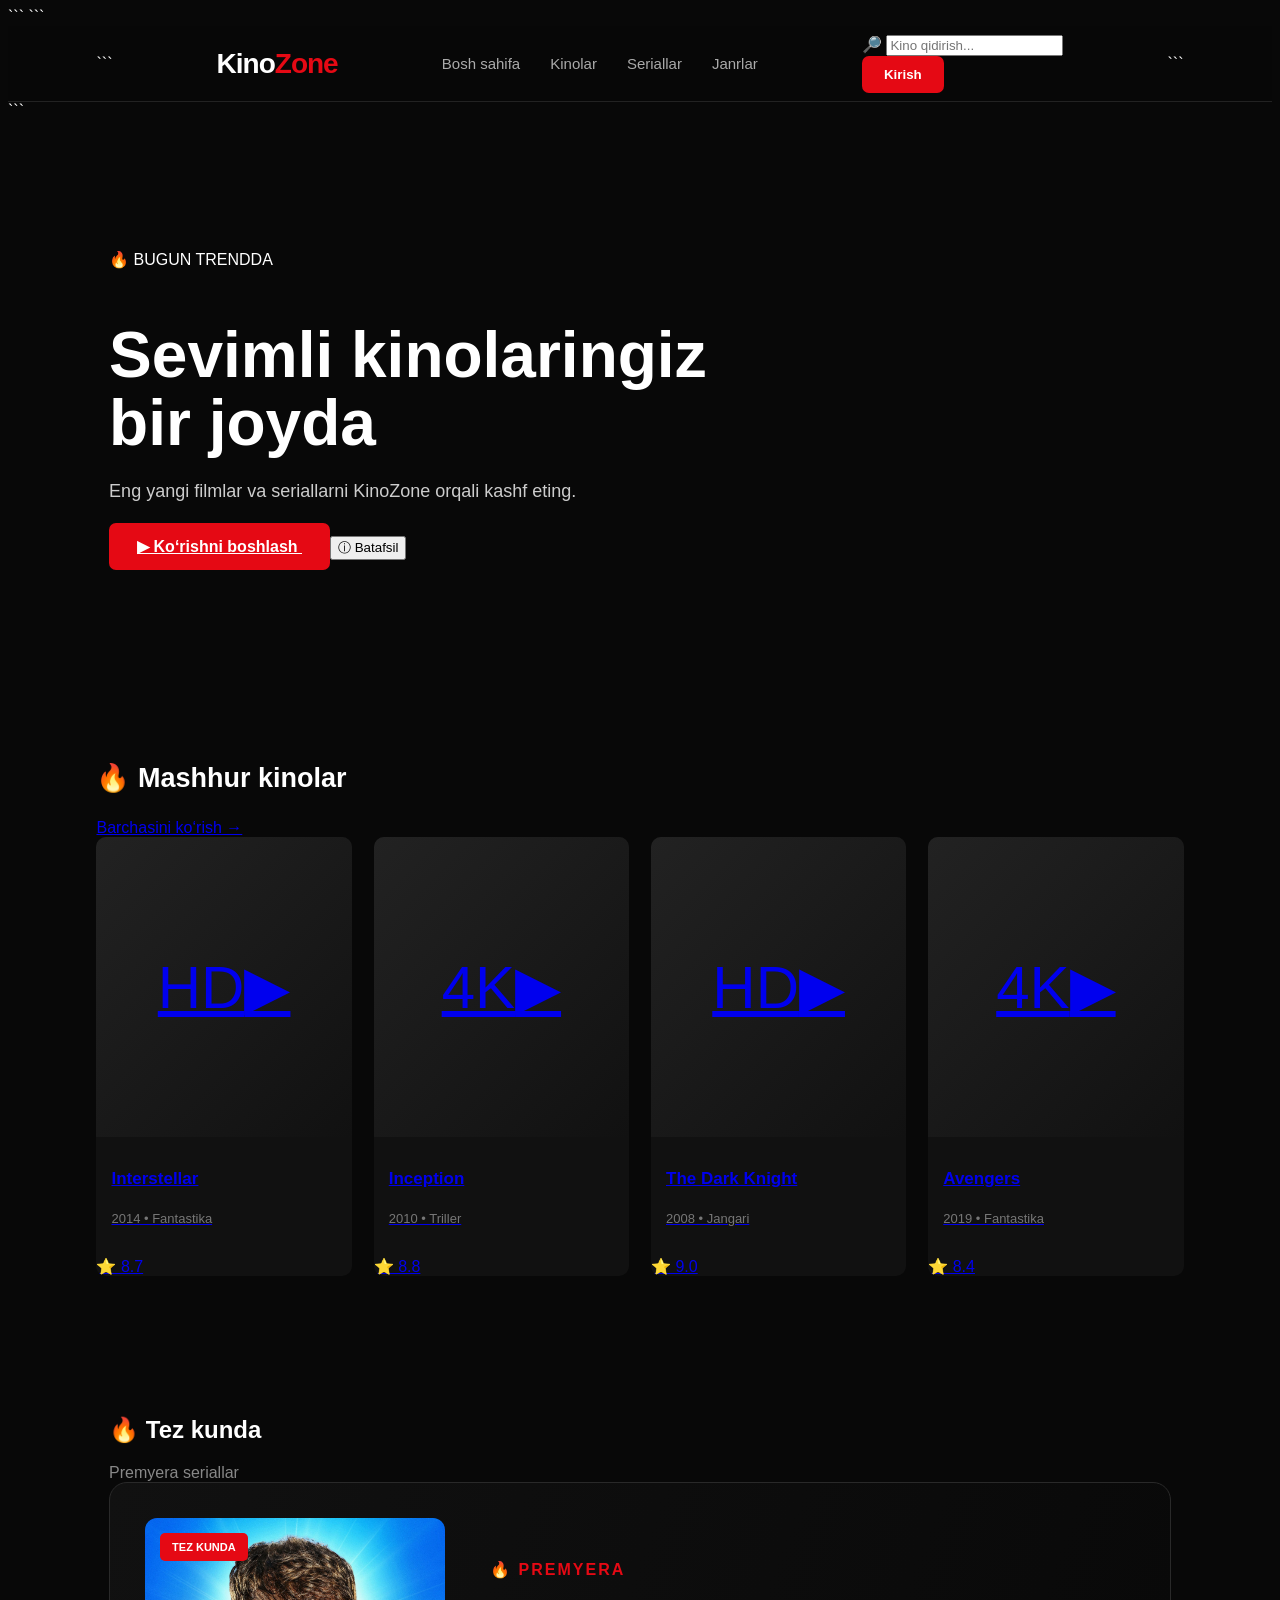
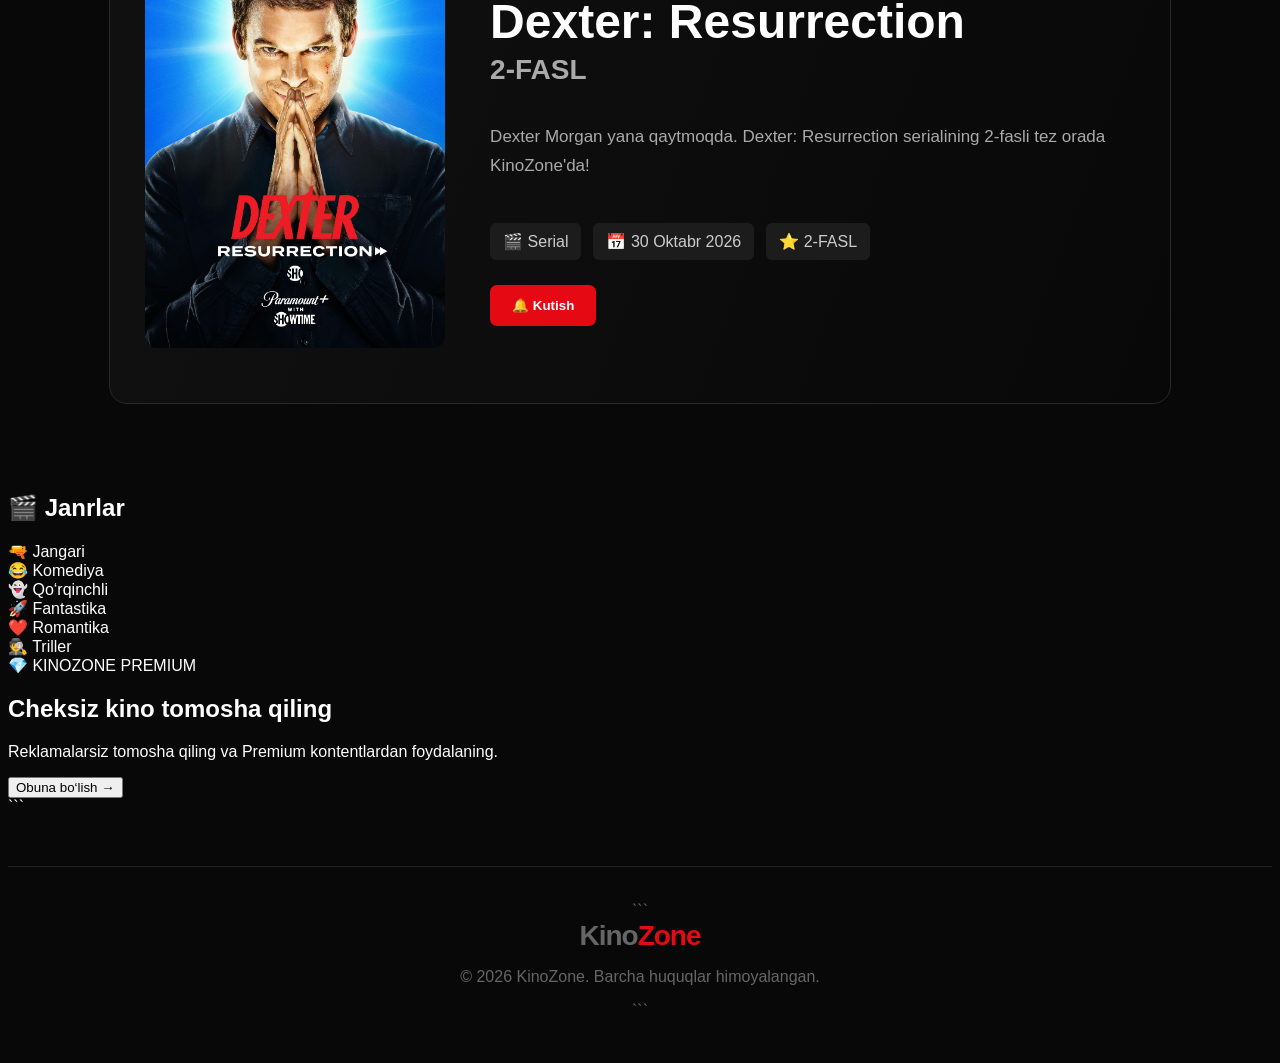
==== index.html @ 7bc6e24f "Add files via upload" ====
<!DOCTYPE html>

<html lang="uz">

<head>
    <meta charset="UTF-8">
    <meta name="viewport" content="width=device-width, initial-scale=1.0">

```
<title>KinoZone — Kinolar olami</title>

<meta name="description"
    content="KinoZone — filmlar va seriallarni bir joyda kashf eting.">

<link rel="stylesheet" href="style.css">
```

</head>

<body>

<header>

```
<div class="logo">
    Kino<span>Zone</span>
</div>

<nav>
    <a href="index.html">Bosh sahifa</a>
    <a href="#">Kinolar</a>
    <a href="#">Seriallar</a>
    <a href="#">Janrlar</a>
</nav>

<div class="header-right">

    <div class="search">
        🔎
        <input type="text" placeholder="Kino qidirish...">
    </div>

    <button class="login-btn">
        Kirish
    </button>

</div>
```

</header>

<main>

```
<!-- HERO -->

<section class="hero">

    <div class="hero-content">

        <span class="badge">
            🔥 BUGUN TRENDDA
        </span>

        <h1>
            Sevimli kinolaringiz
            <br>
            bir joyda
        </h1>

        <p>
            Eng yangi filmlar va seriallarni
            KinoZone orqali kashf eting.
        </p>

        <div class="hero-buttons">

            <a href="movie.html" class="watch-btn">
                ▶ Ko‘rishni boshlash
            </a>

            <button class="info-btn">
                ⓘ Batafsil
            </button>

        </div>

    </div>

</section>


<!-- MASHHUR KINOLAR -->

<section class="movies">

    <div class="section-title">

        <h2>🔥 Mashhur kinolar</h2>

        <a href="#">
            Barchasini ko‘rish →
        </a>

    </div>


    <div class="movie-list">

        <!-- INTERSTELLAR -->

        <a href="movie.html" class="movie-link">

            <div class="movie-card">

                <div class="movie-img movie1">

                    <span class="quality">HD</span>
                    <span class="play">▶</span>

                </div>

                <div class="movie-info">

                    <h3>Interstellar</h3>

                    <p>2014 • Fantastika</p>

                    <div class="rating">
                        ⭐ 8.7
                    </div>

                </div>

            </div>

        </a>


        <!-- INCEPTION -->

        <a href="movie.html" class="movie-link">

            <div class="movie-card">

                <div class="movie-img movie2">

                    <span class="quality">4K</span>
                    <span class="play">▶</span>

                </div>

                <div class="movie-info">

                    <h3>Inception</h3>

                    <p>2010 • Triller</p>

                    <div class="rating">
                        ⭐ 8.8
                    </div>

                </div>

            </div>

        </a>


        <!-- DARK KNIGHT -->

        <a href="movie.html" class="movie-link">

            <div class="movie-card">

                <div class="movie-img movie3">

                    <span class="quality">HD</span>
                    <span class="play">▶</span>

                </div>

                <div class="movie-info">

                    <h3>The Dark Knight</h3>

                    <p>2008 • Jangari</p>

                    <div class="rating">
                        ⭐ 9.0
                    </div>

                </div>

            </div>

        </a>


        <!-- AVENGERS -->

        <a href="movie.html" class="movie-link">

            <div class="movie-card">

                <div class="movie-img movie4">

                    <span class="quality">4K</span>
                    <span class="play">▶</span>

                </div>

                <div class="movie-info">

                    <h3>Avengers</h3>

                    <p>2019 • Fantastika</p>

                    <div class="rating">
                        ⭐ 8.4
                    </div>

                </div>

            </div>

        </a>

    </div>

</section>


<!-- TEZ KUNDA -->

<section class="premieres">

    <div class="section-title">

        <h2>🔥 Tez kunda</h2>

        <span>Premyera seriallar</span>

    </div>


    <div class="dexter-premiere">


        <!-- DEXTER RASM -->

        <div class="dexter-poster">

            <img
                src="dexter2.jpg"
                alt="Dexter Resurrection 2-fasl">

            <div class="coming-soon">
                TEZ KUNDA
            </div>

        </div>


        <!-- DEXTER MA'LUMOT -->

        <div class="dexter-info">

            <span class="premiere-label">
                🔥 PREMYERA
            </span>

            <h2>
                Dexter: Resurrection
            </h2>

            <h3>
                2-FASL
            </h3>

            <p>
                Dexter Morgan yana qaytmoqda.
                Dexter: Resurrection serialining
                2-fasli tez orada KinoZone'da!
            </p>

            <div class="dexter-meta">

                <span>🎬 Serial</span>

                <span>📅 30 Oktabr 2026</span>

                <span>⭐ 2-FASL</span>

            </div>

            <button class="notify-btn">
                🔔 Kutish
            </button>

        </div>

    </div>

</section>


<!-- JANRLAR -->

<section class="categories">

    <h2>🎬 Janrlar</h2>

    <div class="category-list">

        <div class="category">
            🔫 Jangari
        </div>

        <div class="category">
            😂 Komediya
        </div>

        <div class="category">
            👻 Qo‘rqinchli
        </div>

        <div class="category">
            🚀 Fantastika
        </div>

        <div class="category">
            ❤️ Romantika
        </div>

        <div class="category">
            🕵️ Triller
        </div>

    </div>

</section>


<!-- PREMIUM -->

<section class="premium">

    <div>

        <span class="premium-label">
            💎 KINOZONE PREMIUM
        </span>

        <h2>
            Cheksiz kino tomosha qiling
        </h2>

        <p>
            Reklamalarsiz tomosha qiling va
            Premium kontentlardan foydalaning.
        </p>

    </div>

    <button class="premium-btn">
        Obuna bo‘lish →
    </button>

</section>
```

</main>

<!-- FOOTER -->

<footer>

```
<div class="logo">
    Kino<span>Zone</span>
</div>

<p>
    © 2026 KinoZone. Barcha huquqlar himoyalangan.
</p>
```

</footer>

</body>

</html>
---- style.css ----
```css
* {
    margin: 0;
    padding: 0;
    box-sizing: border-box;
}

body {
    font-family: Arial, sans-serif;
    background: #080808;
    color: white;
}

/* HEADER */

header {
    height: 75px;
    padding: 0 7%;
    display: flex;
    align-items: center;
    justify-content: space-between;
    background: rgba(8, 8, 8, 0.95);
    border-bottom: 1px solid #222;
    position: sticky;
    top: 0;
    z-index: 100;
}

.logo {
    font-size: 28px;
    font-weight: 900;
    letter-spacing: -1px;
}

.logo span {
    color: #e50914;
}

nav {
    display: flex;
    gap: 30px;
}

nav a {
    color: #aaa;
    text-decoration: none;
    font-size: 15px;
    transition: 0.3s;
}

nav a:hover {
    color: white;
}

.login-btn {
    background: #e50914;
    color: white;
    border: none;
    padding: 11px 22px;
    border-radius: 7px;
    font-weight: bold;
    cursor: pointer;
}

/* HERO */

.hero {
    min-height: 570px;
    display: flex;
    align-items: center;
    padding: 0 8%;

    background:
        linear-gradient(90deg, #080808 5%, rgba(8,8,8,0.85) 45%, rgba(8,8,8,0.2)),
        linear-gradient(0deg, #080808 0%, transparent 30%),
        url("https://images.unsplash.com/photo-1489599849927-2ee91cede3ba?auto=format&fit=crop&w=1800&q=80");

    background-size: cover;
    background-position: center;
}

.hero-content {
    max-width: 600px;
}

.hero-content h1 {
    font-size: 64px;
    line-height: 1.05;
    margin-bottom: 20px;
}

.hero-content p {
    color: #ccc;
    font-size: 18px;
    line-height: 1.6;
    margin-bottom: 30px;
}

.watch-btn {
    background: #e50914;
    color: white;
    border: none;
    padding: 15px 28px;
    border-radius: 7px;
    font-size: 16px;
    font-weight: bold;
    cursor: pointer;
    transition: 0.3s;
}

.watch-btn:hover {
    background: #ff1a25;
    transform: scale(1.04);
}

/* MOVIES */

.movies {
    padding: 50px 7%;
}

.movies h2 {
    font-size: 27px;
    margin-bottom: 25px;
}

.movie-list {
    display: grid;
    grid-template-columns: repeat(4, 1fr);
    gap: 22px;
}

.movie-card {
    background: #111;
    border-radius: 10px;
    overflow: hidden;
    transition: 0.3s;
    cursor: pointer;
}

.movie-card:hover {
    transform: translateY(-8px);
    box-shadow: 0 15px 35px rgba(0,0,0,0.6);
}

.movie-img {
    height: 300px;
    display: flex;
    align-items: center;
    justify-content: center;
    font-size: 60px;

    background:
        linear-gradient(135deg, #222, #111);
}

.movie-card h3 {
    padding: 15px 15px 5px;
    font-size: 17px;
}

.movie-card p {
    padding: 0 15px 18px;
    color: #777;
    font-size: 13px;
}

/* FOOTER */

footer {
    margin-top: 50px;
    padding: 35px;
    text-align: center;
    color: #666;
    border-top: 1px solid #222;
}

/* TELEFON */

@media (max-width: 900px) {

    header {
        padding: 0 4%;
    }

    nav {
        display: none;
    }

    .hero {
        min-height: 500px;
        padding: 0 6%;
    }

    .hero-content h1 {
        font-size: 45px;
    }

    .movie-list {
        grid-template-columns: repeat(2, 1fr);
    }

    .movie-img {
        height: 250px;
    }
}

@media (max-width: 500px) {

    .hero-content h1 {
        font-size: 36px;
    }

    .hero-content p {
        font-size: 15px;
    }

    .movie-list {
        grid-template-columns: 1fr 1fr;
        gap: 12px;
    }

    .movie-img {
        height: 210px;
    }
}
```
```css
/* MOVIE PAGE */

.movie-page {
    min-height: 600px;
    padding: 80px 8%;
    display: flex;
    align-items: center;
    gap: 70px;

    background:
        linear-gradient(90deg, #080808 20%, rgba(8,8,8,0.75)),
        #111;
}

.movie-poster {
    width: 330px;
    flex-shrink: 0;
}

.big-poster {
    height: 480px;
    border-radius: 14px;

    display: flex;
    align-items: center;
    justify-content: center;

    font-size: 100px;

    background:
        linear-gradient(135deg, #252525, #101010);

    box-shadow: 0 25px 60px rgba(0,0,0,0.7);
}

.movie-details {
    max-width: 650px;
}

.movie-details h1 {
    font-size: 60px;
    margin: 15px 0;
}

.movie-meta {
    color: #aaa;
    margin-bottom: 25px;
}

.movie-details p {
    color: #bbb;
    line-height: 1.7;
    margin-bottom: 15px;
}

.movie-buttons {
    display: flex;
    gap: 15px;
    margin-top: 30px;
}

.download-btn {
    background: #222;
    color: white;
    border: 1px solid #444;
    padding: 15px 25px;
    border-radius: 7px;
    font-weight: bold;
    cursor: pointer;
}

.download-btn:hover {
    background: #333;
}

@media (max-width: 800px) {

    .movie-page {
        flex-direction: column;
        padding: 50px 6%;
        gap: 35px;
    }

    .movie-poster {
        width: 260px;
    }

    .big-poster {
        height: 380px;
    }

    .movie-details h1 {
        font-size: 42px;
    }

    .movie-buttons {
        flex-direction: column;
    }
}
```
.movie-link {
    text-decoration: none;
    color: inherit;
    display: block;
}```css
/* INTERSTELLAR POSTER */

.movie-poster img {
    width: 100%;
    display: block;
    border-radius: 14px;
    box-shadow: 0 25px 60px rgba(0, 0, 0, 0.7);
}

.movie-info-row {
    display: flex;
    gap: 10px;
    margin-top: 13px;
    color: #aaa;
}

.movie-info-row strong {
    color: white;
    font-weight: normal;
}

.movie-poster {
    width: 330px;
    flex-shrink: 0;
}

.movie-details {
    max-width: 650px;
}

@media (max-width: 800px) {

    .movie-poster {
        width: 260px;
    }

    .movie-info-row {
        flex-direction: column;
        gap: 3px;
    }
}
```
```css
/* VIDEO PLAYER */

.watch-page {
    min-height: 700px;
    padding: 60px 7%;
    background: #080808;
}

.video-box {
    width: 100%;
    max-width: 1200px;
    margin: auto;
    background: #000;
    border-radius: 12px;
    overflow: hidden;
    box-shadow: 0 20px 60px rgba(0, 0, 0, 0.7);
}

.video-box video {
    width: 100%;
    display: block;
    max-height: 680px;
}

.watch-info {
    max-width: 1200px;
    margin: 25px auto;
}

.watch-info h1 {
    font-size: 32px;
    margin-bottom: 10px;
}

.watch-info p {
    color: #999;
    margin-bottom: 20px;
}

.back-btn {
    display: inline-block;
    color: white;
    background: #222;
    padding: 12px 20px;
    border-radius: 7px;
    text-decoration: none;
}

.back-btn:hover {
    background: #333;
}
```
.demo-player {
height: 600px;
background:
radial-gradient(circle at center, #252525 0%, #080808 65%);
display: flex;
flex-direction: column;
align-items: center;
justify-content: center;
text-align: center;
}

.demo-player h1 {
font-size: 58px;
margin: 15px 0 5px;
}

.demo-player p {
color: #999;
letter-spacing: 3px;
}

.demo-play {
width: 90px;
height: 90px;
border-radius: 50%;
background: #e50914;
display: flex;
align-items: center;
justify-content: center;
font-size: 35px;
padding-left: 5px;
box-shadow: 0 0 50px rgba(229, 9, 20, 0.45);
}

.demo-line {
width: 500px;
max-width: 80%;
height: 5px;
background: #333;
margin: 30px 0 15px;
border-radius: 10px;
}

.demo-player span {
color: #aaa;
}

@media (max-width: 700px) {
.demo-player {
height: 400px;
}

```
.demo-player h1 {
    font-size: 40px;
}
```

}
/* DEXTER PREMIERE */

.premieres {
padding: 70px 8%;
}

.premieres .section-title span {
color: #888;
}

.premiere-card {
min-height: 430px;
display: flex;
gap: 50px;
padding: 35px;
border-radius: 18px;
overflow: hidden;
background:
linear-gradient(90deg, #111 30%, #080808);
border: 1px solid #252525;
box-shadow: 0 20px 60px rgba(0, 0, 0, 0.5);
}

.premiere-poster {
width: 290px;
min-width: 290px;
position: relative;
overflow: hidden;
border-radius: 12px;
background: #181818;
}

.premiere-poster img {
width: 100%;
height: 100%;
min-height: 360px;
object-fit: cover;
display: block;
}

.coming-soon {
position: absolute;
top: 15px;
left: 15px;
background: #e50914;
color: white;
padding: 8px 13px;
border-radius: 6px;
font-size: 12px;
font-weight: bold;
}

.premiere-info {
display: flex;
flex-direction: column;
justify-content: center;
max-width: 600px;
}

.premiere-label {
color: #e50914;
font-weight: bold;
letter-spacing: 2px;
}

.premiere-info h2 {
font-size: 48px;
margin: 12px 0 0;
}

.premiere-info h3 {
font-size: 28px;
color: #aaa;
margin: 5px 0 20px;
}

.premiere-info p {
color: #aaa;
line-height: 1.7;
font-size: 16px;
}

.premiere-meta {
display: flex;
flex-wrap: wrap;
gap: 12px;
margin: 25px 0;
}

.premiere-meta span {
padding: 9px 13px;
background: #1d1d1d;
border-radius: 6px;
color: #ccc;
}

.notify-btn {
width: fit-content;
border: none;
background: #e50914;
color: white;
padding: 13px 22px;
border-radius: 7px;
font-weight: bold;
cursor: pointer;
}

.notify-btn:hover {
background: #b80710;
}

@media (max-width: 800px) {

```
.premieres {
    padding: 50px 6%;
}

.premiere-card {
    flex-direction: column;
    padding: 20px;
    gap: 25px;
}

.premiere-poster {
    width: 100%;
    min-width: 0;
}

.premiere-poster img {
    height: 430px;
}

.premiere-info h2 {
    font-size: 34px;
}
```

}
.dexter-premiere {
display: flex;
gap: 45px;
padding: 35px;
min-height: 450px;
border-radius: 18px;
overflow: hidden;
background: linear-gradient(110deg, #111, #080808);
border: 1px solid #292929;
}

.dexter-poster {
width: 300px;
min-width: 300px;
height: 430px;
position: relative;
overflow: hidden;
border-radius: 12px;
background: #151515;
}

.dexter-poster img {
width: 100%;
height: 100%;
display: block;
object-fit: cover;
}

.dexter-poster .coming-soon {
position: absolute;
top: 15px;
left: 15px;
background: #e50914;
color: white;
padding: 8px 12px;
border-radius: 5px;
font-size: 11px;
font-weight: bold;
}

.dexter-info {
display: flex;
flex-direction: column;
justify-content: center;
max-width: 650px;
}

.premiere-label {
color: #e50914;
font-weight: bold;
letter-spacing: 2px;
}

.dexter-info h2 {
font-size: 48px;
margin: 15px 0 0;
}

.dexter-info h3 {
font-size: 28px;
color: #aaa;
margin: 5px 0 20px;
}

.dexter-info p {
color: #aaa;
line-height: 1.7;
font-size: 17px;
}

.dexter-meta {
display: flex;
flex-wrap: wrap;
gap: 12px;
margin: 25px 0;
}

.dexter-meta span {
background: #1c1c1c;
color: #ccc;
padding: 9px 13px;
border-radius: 6px;
}

.notify-btn {
width: fit-content;
background: #e50914;
color: white;
border: none;
padding: 13px 22px;
border-radius: 7px;
font-weight: bold;
cursor: pointer;
}

@media (max-width: 800px) {

```
.dexter-premiere {
    flex-direction: column;
    padding: 20px;
}

.dexter-poster {
    width: 100%;
    min-width: 0;
    height: 430px;
}

.dexter-info h2 {
    font-size: 34px;
}
```

}
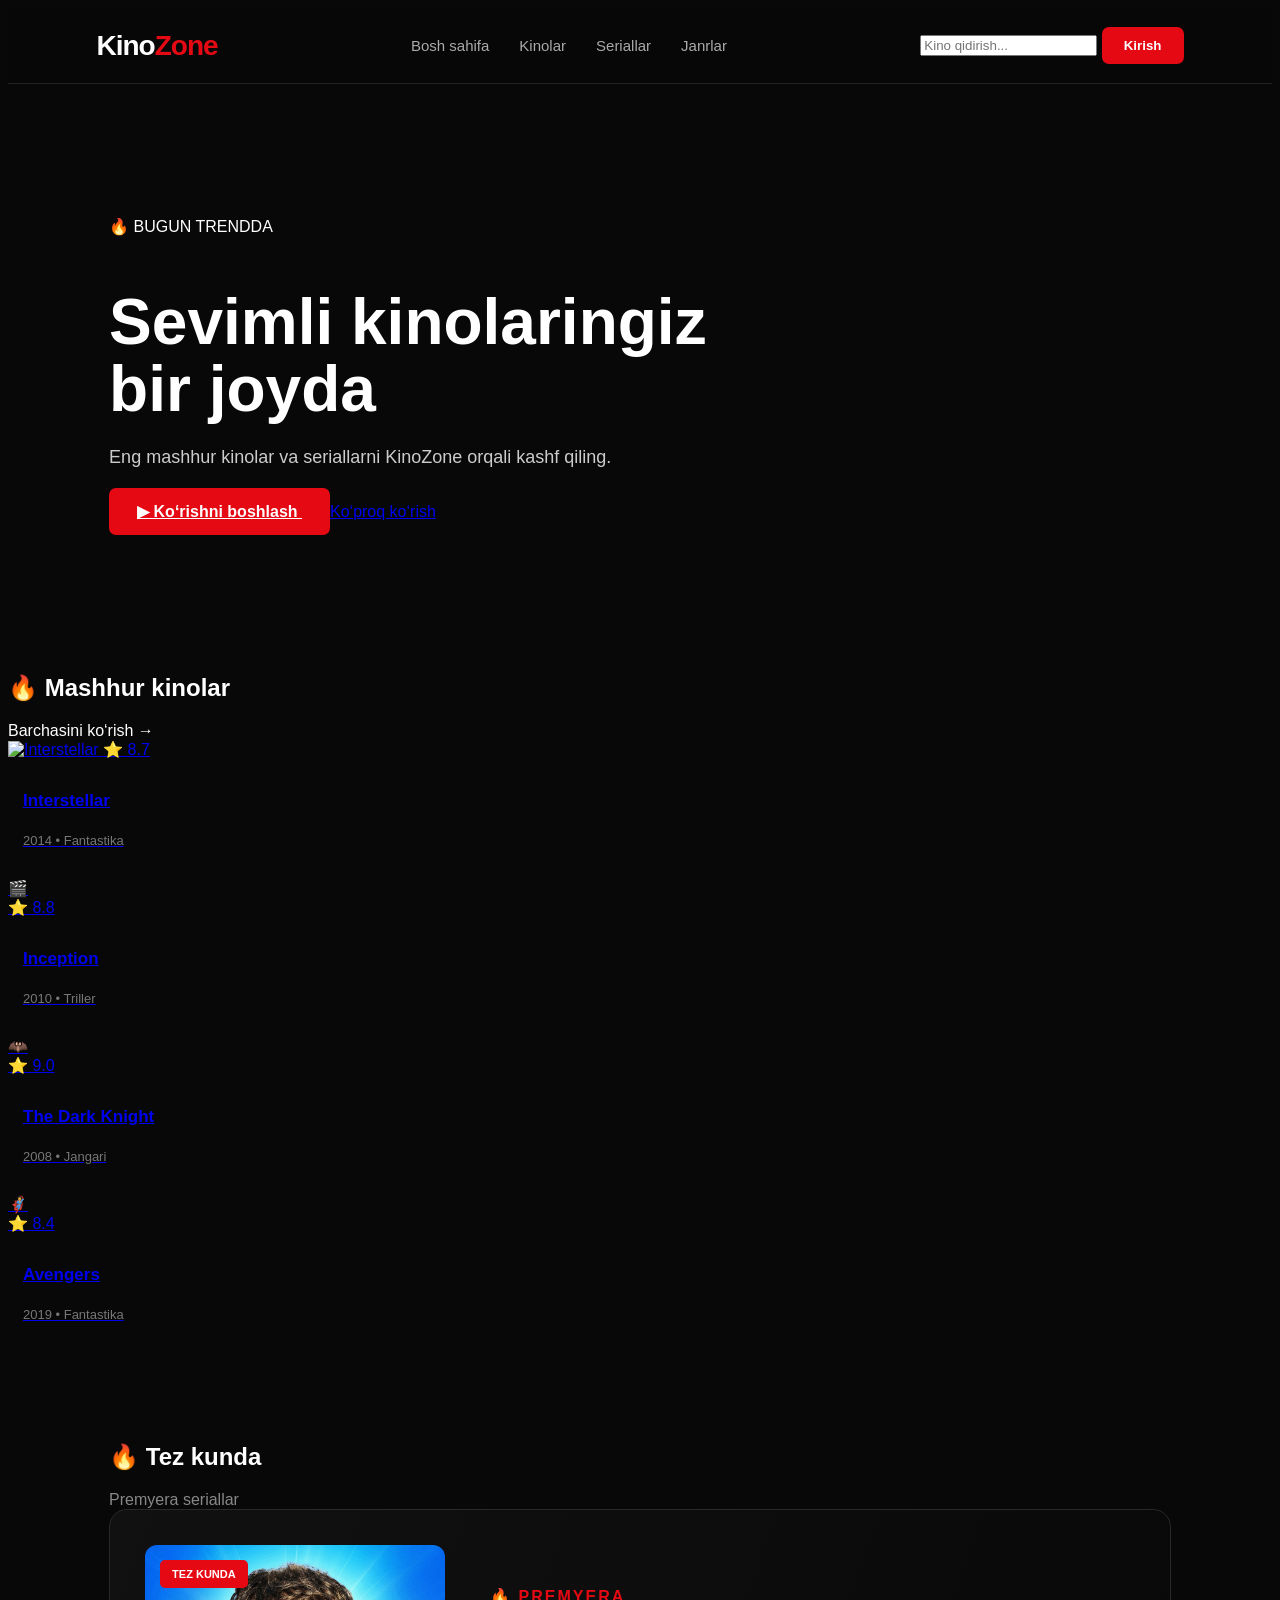
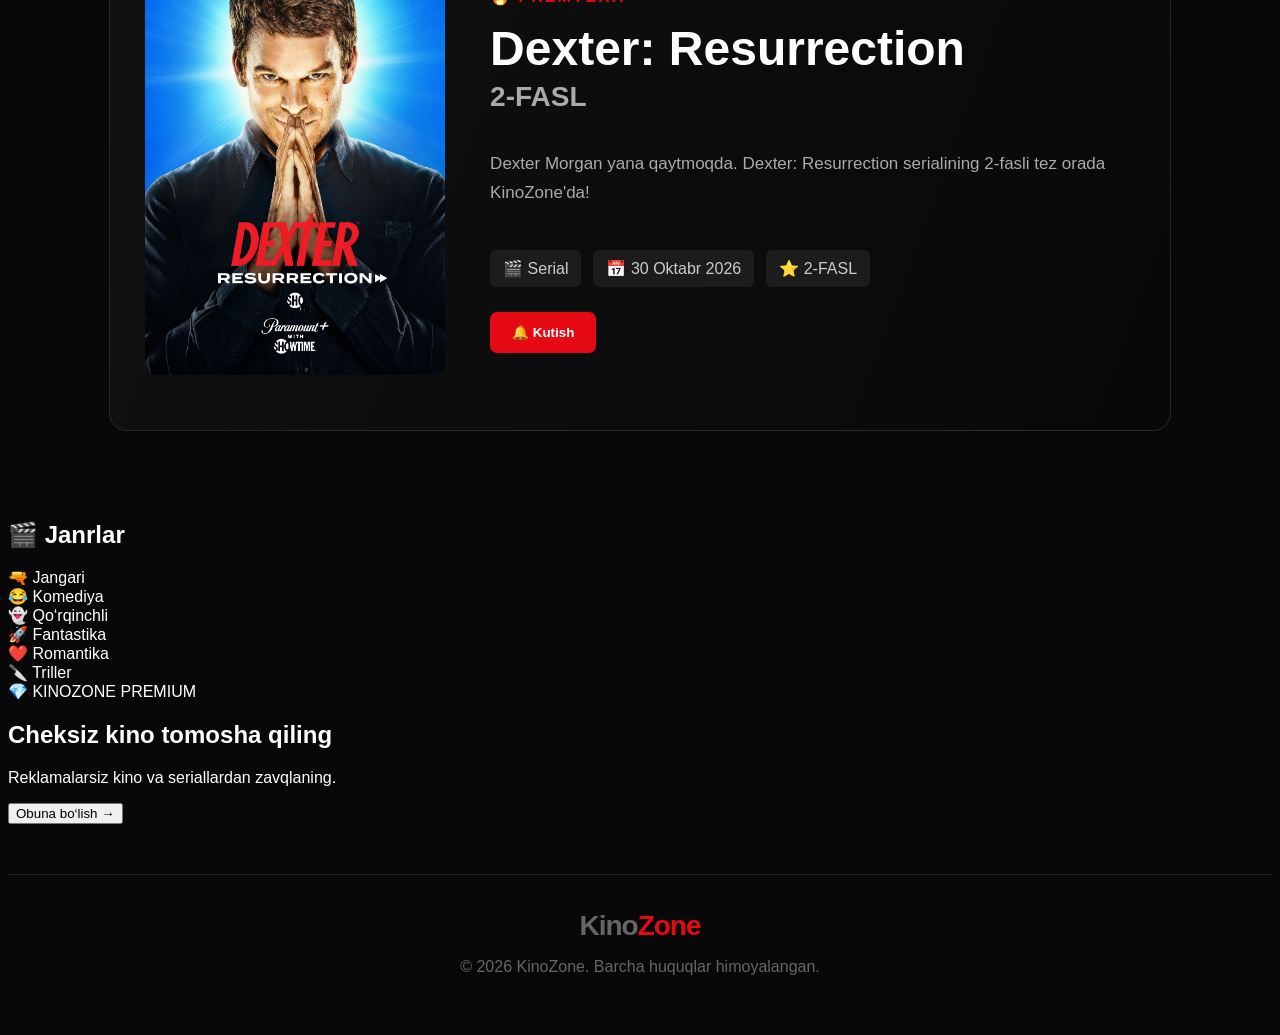
==== commit c634751f: "Add files via upload" ====
--- a/index.html
+++ b/index.html
@@ -1,393 +1,448 @@
 <!DOCTYPE html>
-
 <html lang="uz">
-
 <head>
     <meta charset="UTF-8">
+
     <meta name="viewport" content="width=device-width, initial-scale=1.0">
 
-```
-<title>KinoZone — Kinolar olami</title>
-
-<meta name="description"
-    content="KinoZone — filmlar va seriallarni bir joyda kashf eting.">
-
-<link rel="stylesheet" href="style.css">
-```
-
+    <title>KinoZone — Kinolar va Seriallar</title>
+
+    <meta
+        name="description"
+        content="KinoZone — kinolar, seriallar, premyeralar va kino yangiliklari."
+    >
+
+    <meta name="robots" content="index, follow">
+
+    <meta property="og:title" content="KinoZone — Kinolar va Seriallar">
+    <meta
+        property="og:description"
+        content="KinoZone — kinolar, seriallar va premyeralar."
+    >
+    <meta property="og:type" content="website">
+
+    <link rel="stylesheet" href="style.css">
 </head>
 
 <body>
 
-<header>
-
-```
-<div class="logo">
-    Kino<span>Zone</span>
-</div>
-
-<nav>
-    <a href="index.html">Bosh sahifa</a>
-    <a href="#">Kinolar</a>
-    <a href="#">Seriallar</a>
-    <a href="#">Janrlar</a>
-</nav>
-
-<div class="header-right">
-
-    <div class="search">
-        🔎
-        <input type="text" placeholder="Kino qidirish...">
+<header class="header">
+
+    <div class="logo">
+        Kino<span>Zone</span>
     </div>
 
-    <button class="login-btn">
-        Kirish
-    </button>
-
-</div>
-```
+    <nav class="nav">
+        <a href="index.html">Bosh sahifa</a>
+        <a href="#movies">Kinolar</a>
+        <a href="#series">Seriallar</a>
+        <a href="#genres">Janrlar</a>
+    </nav>
+
+    <div class="header-right">
+
+        <input
+            type="text"
+            class="search"
+            placeholder="Kino qidirish..."
+        >
+
+        <button class="login-btn">
+            Kirish
+        </button>
+
+    </div>
 
 </header>
 
+
 <main>
 
-```
-<!-- HERO -->
-
-<section class="hero">
-
-    <div class="hero-content">
-
-        <span class="badge">
-            🔥 BUGUN TRENDDA
-        </span>
-
-        <h1>
-            Sevimli kinolaringiz
-            <br>
-            bir joyda
-        </h1>
-
-        <p>
-            Eng yangi filmlar va seriallarni
-            KinoZone orqali kashf eting.
-        </p>
-
-        <div class="hero-buttons">
-
-            <a href="movie.html" class="watch-btn">
-                ▶ Ko‘rishni boshlash
+    <!-- HERO -->
+
+    <section class="hero">
+
+        <div class="hero-content">
+
+            <span class="hero-label">
+                🔥 BUGUN TRENDDA
+            </span>
+
+            <h1>
+                Sevimli kinolaringiz
+                <br>
+                bir joyda
+            </h1>
+
+            <p>
+                Eng mashhur kinolar va seriallarni
+                KinoZone orqali kashf qiling.
+            </p>
+
+            <div class="hero-buttons">
+
+                <a
+                    href="movie.html"
+                    class="watch-btn"
+                >
+                    ▶ Ko‘rishni boshlash
+                </a>
+
+                <a
+                    href="#movies"
+                    class="more-btn"
+                >
+                    Ko‘proq ko‘rish
+                </a>
+
+            </div>
+
+        </div>
+
+    </section>
+
+
+    <!-- MASHHUR KINOLAR -->
+
+    <section
+        class="movies-section"
+        id="movies"
+    >
+
+        <div class="section-title">
+
+            <h2>
+                🔥 Mashhur kinolar
+            </h2>
+
+            <span>
+                Barchasini ko‘rish →
+            </span>
+
+        </div>
+
+
+        <div class="movie-grid">
+
+
+            <!-- INTERSTELLAR -->
+
+            <a
+                href="movie.html"
+                class="movie-card"
+            >
+
+                <div class="movie-poster">
+
+                    <img
+                        src="https://image.tmdb.org/t/p/w500/gEU2QniE6E77NI6lCU6MxlNBvIx.jpg"
+                        alt="Interstellar"
+                    >
+
+                    <span class="rating">
+                        ⭐ 8.7
+                    </span>
+
+                </div>
+
+                <div class="movie-info">
+
+                    <h3>
+                        Interstellar
+                    </h3>
+
+                    <p>
+                        2014 • Fantastika
+                    </p>
+
+                </div>
+
             </a>
 
-            <button class="info-btn">
-                ⓘ Batafsil
+
+            <!-- INCEPTION -->
+
+            <a
+                href="movie.html"
+                class="movie-card"
+            >
+
+                <div class="movie-poster">
+
+                    <div class="poster-placeholder">
+                        🎬
+                    </div>
+
+                    <span class="rating">
+                        ⭐ 8.8
+                    </span>
+
+                </div>
+
+                <div class="movie-info">
+
+                    <h3>
+                        Inception
+                    </h3>
+
+                    <p>
+                        2010 • Triller
+                    </p>
+
+                </div>
+
+            </a>
+
+
+            <!-- DARK KNIGHT -->
+
+            <a
+                href="movie.html"
+                class="movie-card"
+            >
+
+                <div class="movie-poster">
+
+                    <div class="poster-placeholder">
+                        🦇
+                    </div>
+
+                    <span class="rating">
+                        ⭐ 9.0
+                    </span>
+
+                </div>
+
+                <div class="movie-info">
+
+                    <h3>
+                        The Dark Knight
+                    </h3>
+
+                    <p>
+                        2008 • Jangari
+                    </p>
+
+                </div>
+
+            </a>
+
+
+            <!-- AVENGERS -->
+
+            <a
+                href="movie.html"
+                class="movie-card"
+            >
+
+                <div class="movie-poster">
+
+                    <div class="poster-placeholder">
+                        🦸
+                    </div>
+
+                    <span class="rating">
+                        ⭐ 8.4
+                    </span>
+
+                </div>
+
+                <div class="movie-info">
+
+                    <h3>
+                        Avengers
+                    </h3>
+
+                    <p>
+                        2019 • Fantastika
+                    </p>
+
+                </div>
+
+            </a>
+
+        </div>
+
+    </section>
+
+
+    <!-- DEXTER PREMIERA -->
+
+    <section
+        class="premieres"
+        id="series"
+    >
+
+        <div class="section-title">
+
+            <h2>
+                🔥 Tez kunda
+            </h2>
+
+            <span>
+                Premyera seriallar
+            </span>
+
+        </div>
+
+
+        <div class="dexter-premiere">
+
+
+            <div class="dexter-poster">
+
+                <img
+                    src="dexter2.jpg"
+                    alt="Dexter Resurrection 2-fasl"
+                >
+
+                <div class="coming-soon">
+                    TEZ KUNDA
+                </div>
+
+            </div>
+
+
+            <div class="dexter-info">
+
+                <span class="premiere-label">
+                    🔥 PREMYERA
+                </span>
+
+                <h2>
+                    Dexter: Resurrection
+                </h2>
+
+                <h3>
+                    2-FASL
+                </h3>
+
+                <p>
+                    Dexter Morgan yana qaytmoqda.
+                    Dexter: Resurrection serialining
+                    2-fasli tez orada KinoZone'da!
+                </p>
+
+
+                <div class="dexter-meta">
+
+                    <span>
+                        🎬 Serial
+                    </span>
+
+                    <span>
+                        📅 30 Oktabr 2026
+                    </span>
+
+                    <span>
+                        ⭐ 2-FASL
+                    </span>
+
+                </div>
+
+
+                <button class="notify-btn">
+                    🔔 Kutish
+                </button>
+
+            </div>
+
+        </div>
+
+    </section>
+
+
+    <!-- JANRLAR -->
+
+    <section
+        class="genres-section"
+        id="genres"
+    >
+
+        <div class="section-title">
+
+            <h2>
+                🎬 Janrlar
+            </h2>
+
+        </div>
+
+
+        <div class="genres">
+
+            <div class="genre">
+                🔫 Jangari
+            </div>
+
+            <div class="genre">
+                😂 Komediya
+            </div>
+
+            <div class="genre">
+                👻 Qo‘rqinchli
+            </div>
+
+            <div class="genre">
+                🚀 Fantastika
+            </div>
+
+            <div class="genre">
+                ❤️ Romantika
+            </div>
+
+            <div class="genre">
+                🔪 Triller
+            </div>
+
+        </div>
+
+    </section>
+
+
+    <!-- PREMIUM -->
+
+    <section class="premium">
+
+        <div class="premium-content">
+
+            <span>
+                💎 KINOZONE PREMIUM
+            </span>
+
+            <h2>
+                Cheksiz kino tomosha qiling
+            </h2>
+
+            <p>
+                Reklamalarsiz kino va seriallardan
+                zavqlaning.
+            </p>
+
+            <button class="premium-btn">
+                Obuna bo‘lish →
             </button>
 
         </div>
 
+    </section>
+
+</main>
+
+
+<footer class="footer">
+
+    <div class="logo">
+        Kino<span>Zone</span>
     </div>
 
-</section>
-
-
-<!-- MASHHUR KINOLAR -->
-
-<section class="movies">
-
-    <div class="section-title">
-
-        <h2>🔥 Mashhur kinolar</h2>
-
-        <a href="#">
-            Barchasini ko‘rish →
-        </a>
-
-    </div>
-
-
-    <div class="movie-list">
-
-        <!-- INTERSTELLAR -->
-
-        <a href="movie.html" class="movie-link">
-
-            <div class="movie-card">
-
-                <div class="movie-img movie1">
-
-                    <span class="quality">HD</span>
-                    <span class="play">▶</span>
-
-                </div>
-
-                <div class="movie-info">
-
-                    <h3>Interstellar</h3>
-
-                    <p>2014 • Fantastika</p>
-
-                    <div class="rating">
-                        ⭐ 8.7
-                    </div>
-
-                </div>
-
-            </div>
-
-        </a>
-
-
-        <!-- INCEPTION -->
-
-        <a href="movie.html" class="movie-link">
-
-            <div class="movie-card">
-
-                <div class="movie-img movie2">
-
-                    <span class="quality">4K</span>
-                    <span class="play">▶</span>
-
-                </div>
-
-                <div class="movie-info">
-
-                    <h3>Inception</h3>
-
-                    <p>2010 • Triller</p>
-
-                    <div class="rating">
-                        ⭐ 8.8
-                    </div>
-
-                </div>
-
-            </div>
-
-        </a>
-
-
-        <!-- DARK KNIGHT -->
-
-        <a href="movie.html" class="movie-link">
-
-            <div class="movie-card">
-
-                <div class="movie-img movie3">
-
-                    <span class="quality">HD</span>
-                    <span class="play">▶</span>
-
-                </div>
-
-                <div class="movie-info">
-
-                    <h3>The Dark Knight</h3>
-
-                    <p>2008 • Jangari</p>
-
-                    <div class="rating">
-                        ⭐ 9.0
-                    </div>
-
-                </div>
-
-            </div>
-
-        </a>
-
-
-        <!-- AVENGERS -->
-
-        <a href="movie.html" class="movie-link">
-
-            <div class="movie-card">
-
-                <div class="movie-img movie4">
-
-                    <span class="quality">4K</span>
-                    <span class="play">▶</span>
-
-                </div>
-
-                <div class="movie-info">
-
-                    <h3>Avengers</h3>
-
-                    <p>2019 • Fantastika</p>
-
-                    <div class="rating">
-                        ⭐ 8.4
-                    </div>
-
-                </div>
-
-            </div>
-
-        </a>
-
-    </div>
-
-</section>
-
-
-<!-- TEZ KUNDA -->
-
-<section class="premieres">
-
-    <div class="section-title">
-
-        <h2>🔥 Tez kunda</h2>
-
-        <span>Premyera seriallar</span>
-
-    </div>
-
-
-    <div class="dexter-premiere">
-
-
-        <!-- DEXTER RASM -->
-
-        <div class="dexter-poster">
-
-            <img
-                src="dexter2.jpg"
-                alt="Dexter Resurrection 2-fasl">
-
-            <div class="coming-soon">
-                TEZ KUNDA
-            </div>
-
-        </div>
-
-
-        <!-- DEXTER MA'LUMOT -->
-
-        <div class="dexter-info">
-
-            <span class="premiere-label">
-                🔥 PREMYERA
-            </span>
-
-            <h2>
-                Dexter: Resurrection
-            </h2>
-
-            <h3>
-                2-FASL
-            </h3>
-
-            <p>
-                Dexter Morgan yana qaytmoqda.
-                Dexter: Resurrection serialining
-                2-fasli tez orada KinoZone'da!
-            </p>
-
-            <div class="dexter-meta">
-
-                <span>🎬 Serial</span>
-
-                <span>📅 30 Oktabr 2026</span>
-
-                <span>⭐ 2-FASL</span>
-
-            </div>
-
-            <button class="notify-btn">
-                🔔 Kutish
-            </button>
-
-        </div>
-
-    </div>
-
-</section>
-
-
-<!-- JANRLAR -->
-
-<section class="categories">
-
-    <h2>🎬 Janrlar</h2>
-
-    <div class="category-list">
-
-        <div class="category">
-            🔫 Jangari
-        </div>
-
-        <div class="category">
-            😂 Komediya
-        </div>
-
-        <div class="category">
-            👻 Qo‘rqinchli
-        </div>
-
-        <div class="category">
-            🚀 Fantastika
-        </div>
-
-        <div class="category">
-            ❤️ Romantika
-        </div>
-
-        <div class="category">
-            🕵️ Triller
-        </div>
-
-    </div>
-
-</section>
-
-
-<!-- PREMIUM -->
-
-<section class="premium">
-
-    <div>
-
-        <span class="premium-label">
-            💎 KINOZONE PREMIUM
-        </span>
-
-        <h2>
-            Cheksiz kino tomosha qiling
-        </h2>
-
-        <p>
-            Reklamalarsiz tomosha qiling va
-            Premium kontentlardan foydalaning.
-        </p>
-
-    </div>
-
-    <button class="premium-btn">
-        Obuna bo‘lish →
-    </button>
-
-</section>
-```
-
-</main>
-
-<!-- FOOTER -->
-
-<footer>
-
-```
-<div class="logo">
-    Kino<span>Zone</span>
-</div>
-
-<p>
-    © 2026 KinoZone. Barcha huquqlar himoyalangan.
-</p>
-```
+    <p>
+        © 2026 KinoZone. Barcha huquqlar himoyalangan.
+    </p>
 
 </footer>
 
+
+<script src="script.js"></script>
+
 </body>
-
-</html>
+</html>
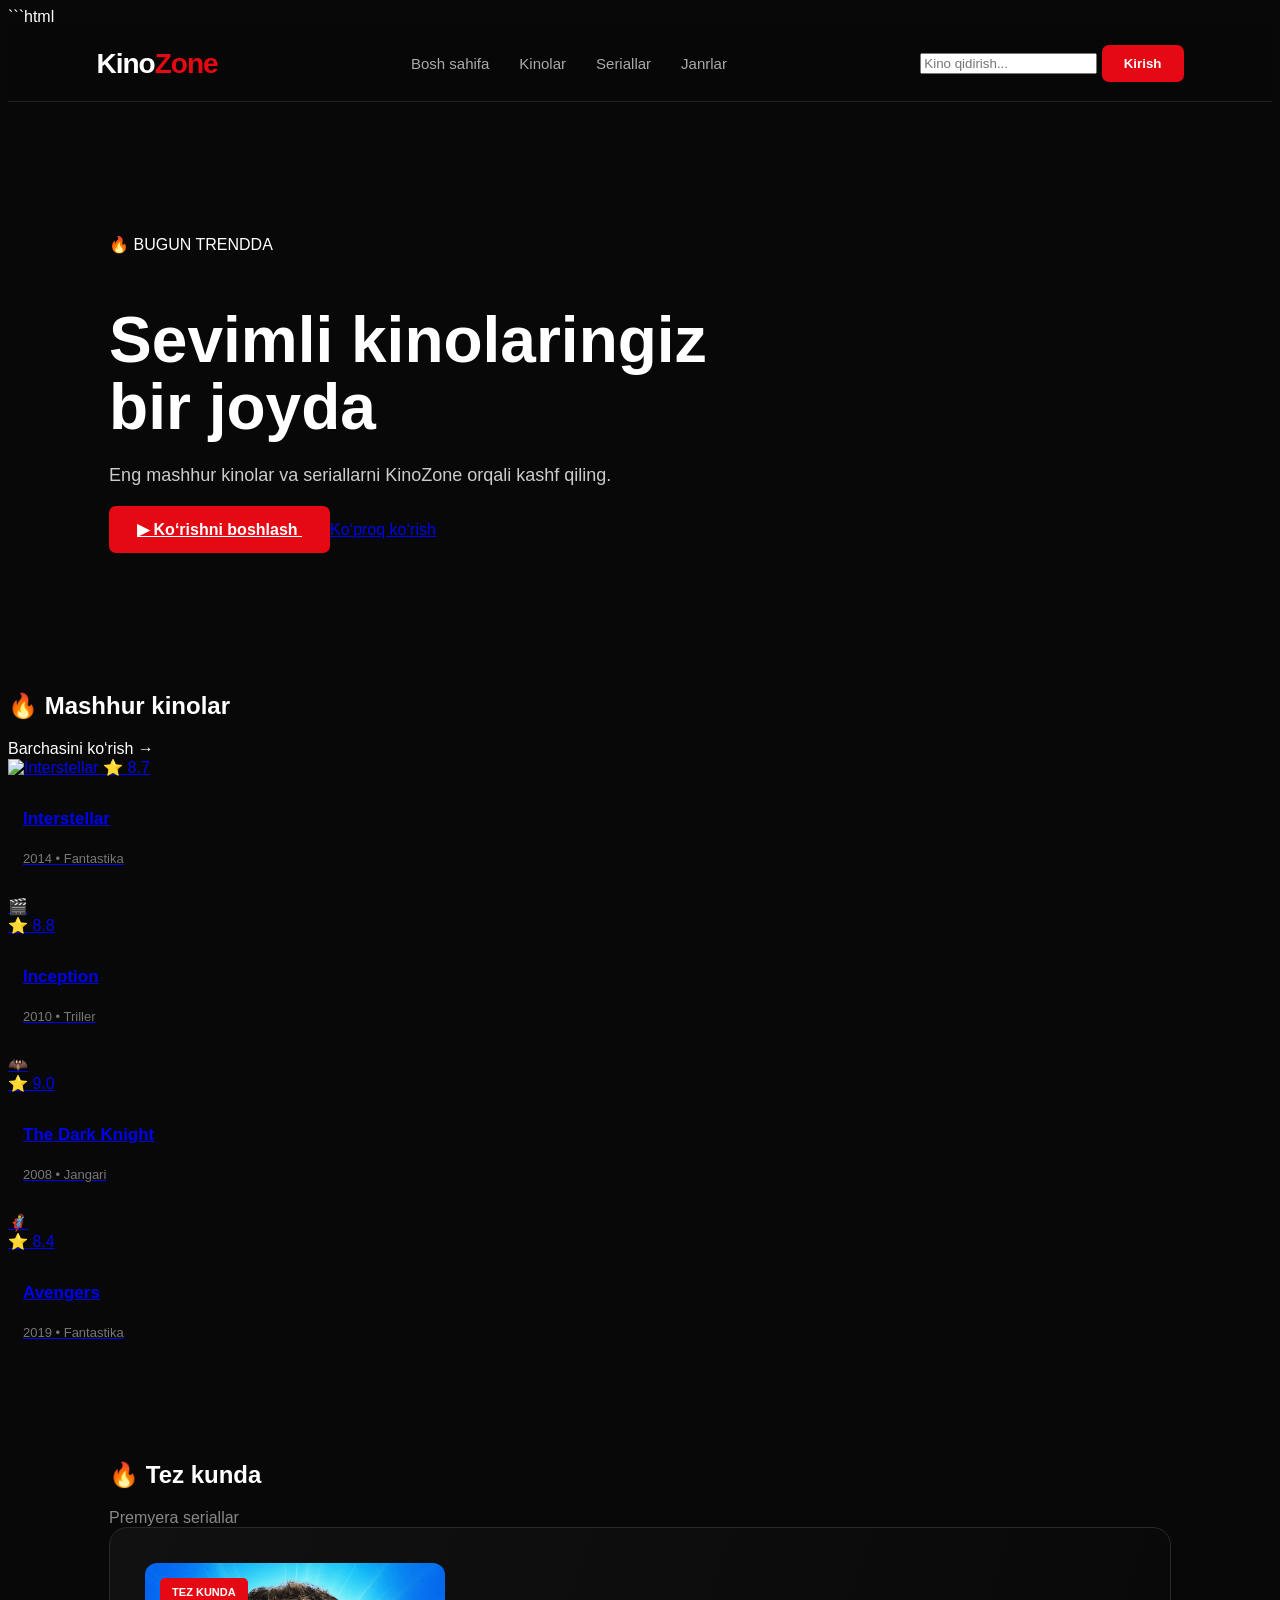
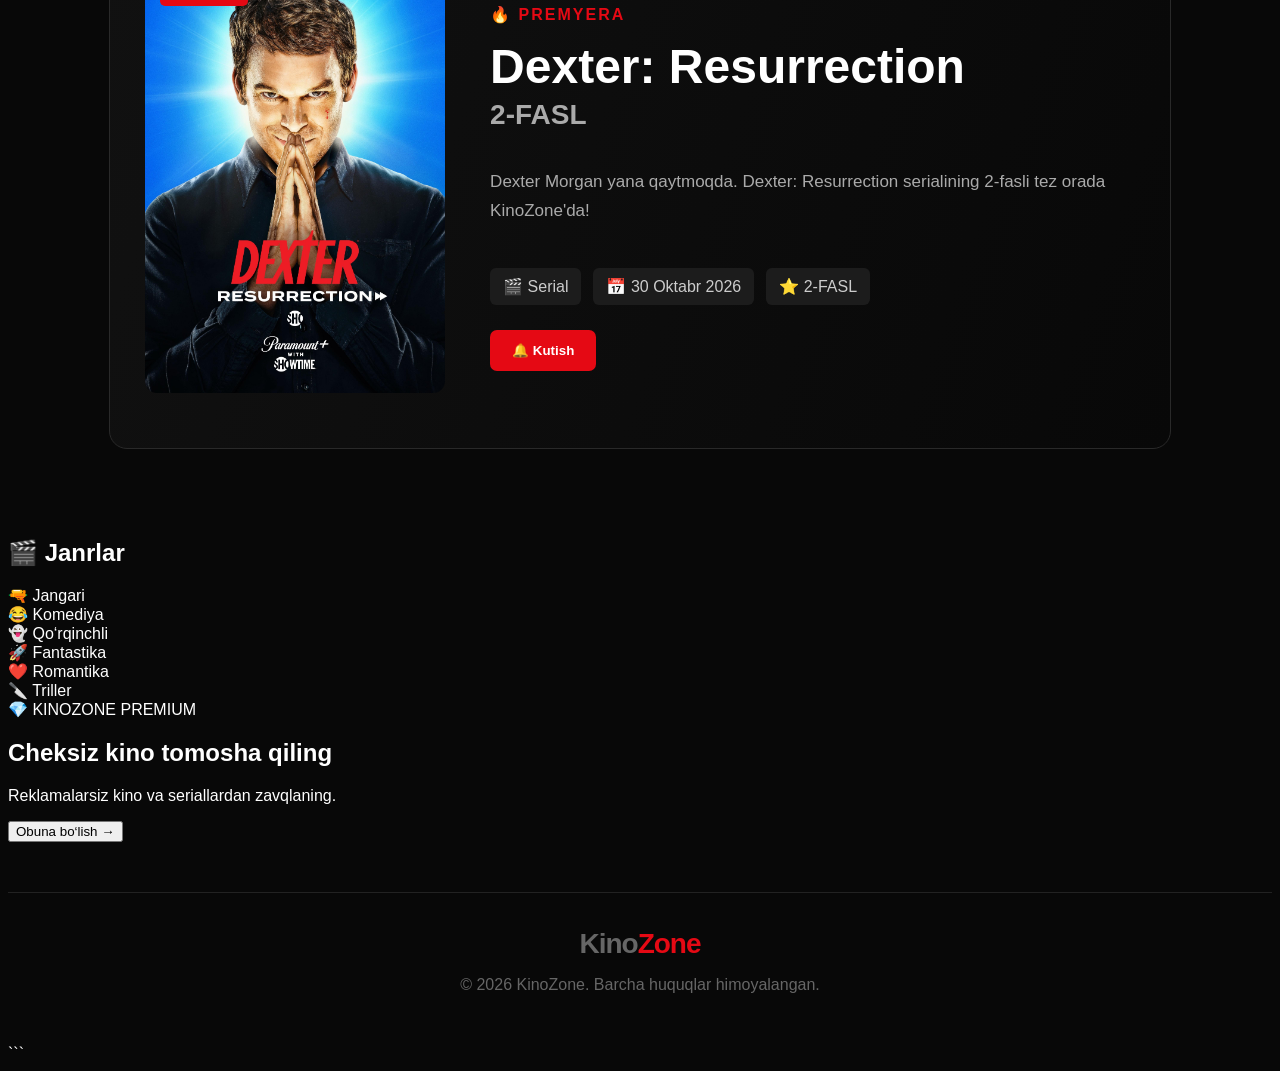
==== commit 8a78196c: "Add files via upload" ====
--- a/index.html
+++ b/index.html
@@ -1,6 +1,9 @@
+```html
 <!DOCTYPE html>
 <html lang="uz">
+
 <head>
+
     <meta charset="UTF-8">
 
     <meta name="viewport" content="width=device-width, initial-scale=1.0">
@@ -9,22 +12,48 @@
 
     <meta
         name="description"
-        content="KinoZone — kinolar, seriallar, premyeralar va kino yangiliklari."
+        content="KinoZone — eng mashhur kinolar, seriallar, premyeralar va kino yangiliklari."
+    >
+
+    <meta
+        name="keywords"
+        content="KinoZone, kinolar, seriallar, kino, filmlar, online kino, premyeralar"
     >
 
     <meta name="robots" content="index, follow">
 
-    <meta property="og:title" content="KinoZone — Kinolar va Seriallar">
+    <link
+        rel="canonical"
+        href="https://bekzodtashmatov8-ui.github.io/KinoZone/"
+    >
+
+    <meta
+        property="og:title"
+        content="KinoZone — Kinolar va Seriallar"
+    >
+
     <meta
         property="og:description"
         content="KinoZone — kinolar, seriallar va premyeralar."
     >
-    <meta property="og:type" content="website">
+
+    <meta
+        property="og:type"
+        content="website"
+    >
+
+    <meta
+        property="og:url"
+        content="https://bekzodtashmatov8-ui.github.io/KinoZone/"
+    >
 
     <link rel="stylesheet" href="style.css">
+
 </head>
 
+
 <body>
+
 
 <header class="header">
 
@@ -32,12 +61,27 @@
         Kino<span>Zone</span>
     </div>
 
+
     <nav class="nav">
-        <a href="index.html">Bosh sahifa</a>
-        <a href="#movies">Kinolar</a>
-        <a href="#series">Seriallar</a>
-        <a href="#genres">Janrlar</a>
+
+        <a href="index.html">
+            Bosh sahifa
+        </a>
+
+        <a href="#movies">
+            Kinolar
+        </a>
+
+        <a href="#series">
+            Seriallar
+        </a>
+
+        <a href="#genres">
+            Janrlar
+        </a>
+
     </nav>
+
 
     <div class="header-right">
 
@@ -56,7 +100,9 @@
 </header>
 
 
+
 <main>
+
 
     <!-- HERO -->
 
@@ -68,16 +114,25 @@
                 🔥 BUGUN TRENDDA
             </span>
 
+
             <h1>
+
                 Sevimli kinolaringiz
+
                 <br>
+
                 bir joyda
+
             </h1>
 
+
             <p>
+
                 Eng mashhur kinolar va seriallarni
                 KinoZone orqali kashf qiling.
+
             </p>
+
 
             <div class="hero-buttons">
 
@@ -85,14 +140,19 @@
                     href="movie.html"
                     class="watch-btn"
                 >
+
                     ▶ Ko‘rishni boshlash
+
                 </a>
+
 
                 <a
                     href="#movies"
                     class="more-btn"
                 >
+
                     Ko‘proq ko‘rish
+
                 </a>
 
             </div>
@@ -100,6 +160,7 @@
         </div>
 
     </section>
+
 
 
     <!-- MASHHUR KINOLAR -->
@@ -145,6 +206,7 @@
 
                 </div>
 
+
                 <div class="movie-info">
 
                     <h3>
@@ -158,6 +220,7 @@
                 </div>
 
             </a>
+
 
 
             <!-- INCEPTION -->
@@ -179,6 +242,7 @@
 
                 </div>
 
+
                 <div class="movie-info">
 
                     <h3>
@@ -192,6 +256,7 @@
                 </div>
 
             </a>
+
 
 
             <!-- DARK KNIGHT -->
@@ -213,6 +278,7 @@
 
                 </div>
 
+
                 <div class="movie-info">
 
                     <h3>
@@ -226,6 +292,7 @@
                 </div>
 
             </a>
+
 
 
             <!-- AVENGERS -->
@@ -247,6 +314,7 @@
 
                 </div>
 
+
                 <div class="movie-info">
 
                     <h3>
@@ -264,6 +332,7 @@
         </div>
 
     </section>
+
 
 
     <!-- DEXTER PREMIERA -->
@@ -309,18 +378,23 @@
                     🔥 PREMYERA
                 </span>
 
+
                 <h2>
                     Dexter: Resurrection
                 </h2>
 
+
                 <h3>
                     2-FASL
                 </h3>
 
+
                 <p>
+
                     Dexter Morgan yana qaytmoqda.
                     Dexter: Resurrection serialining
                     2-fasli tez orada KinoZone'da!
+
                 </p>
 
 
@@ -352,6 +426,7 @@
     </section>
 
 
+
     <!-- JANRLAR -->
 
     <section
@@ -399,6 +474,7 @@
     </section>
 
 
+
     <!-- PREMIUM -->
 
     <section class="premium">
@@ -409,15 +485,18 @@
                 💎 KINOZONE PREMIUM
             </span>
 
+
             <h2>
                 Cheksiz kino tomosha qiling
             </h2>
+
 
             <p>
                 Reklamalarsiz kino va seriallardan
                 zavqlaning.
             </p>
 
+
             <button class="premium-btn">
                 Obuna bo‘lish →
             </button>
@@ -429,12 +508,14 @@
 </main>
 
 
+
 <footer class="footer">
 
     <div class="logo">
         Kino<span>Zone</span>
     </div>
 
+
     <p>
         © 2026 KinoZone. Barcha huquqlar himoyalangan.
     </p>
@@ -442,7 +523,10 @@
 </footer>
 
 
+
 <script src="script.js"></script>
 
 </body>
-</html>+
+</html>
+```
